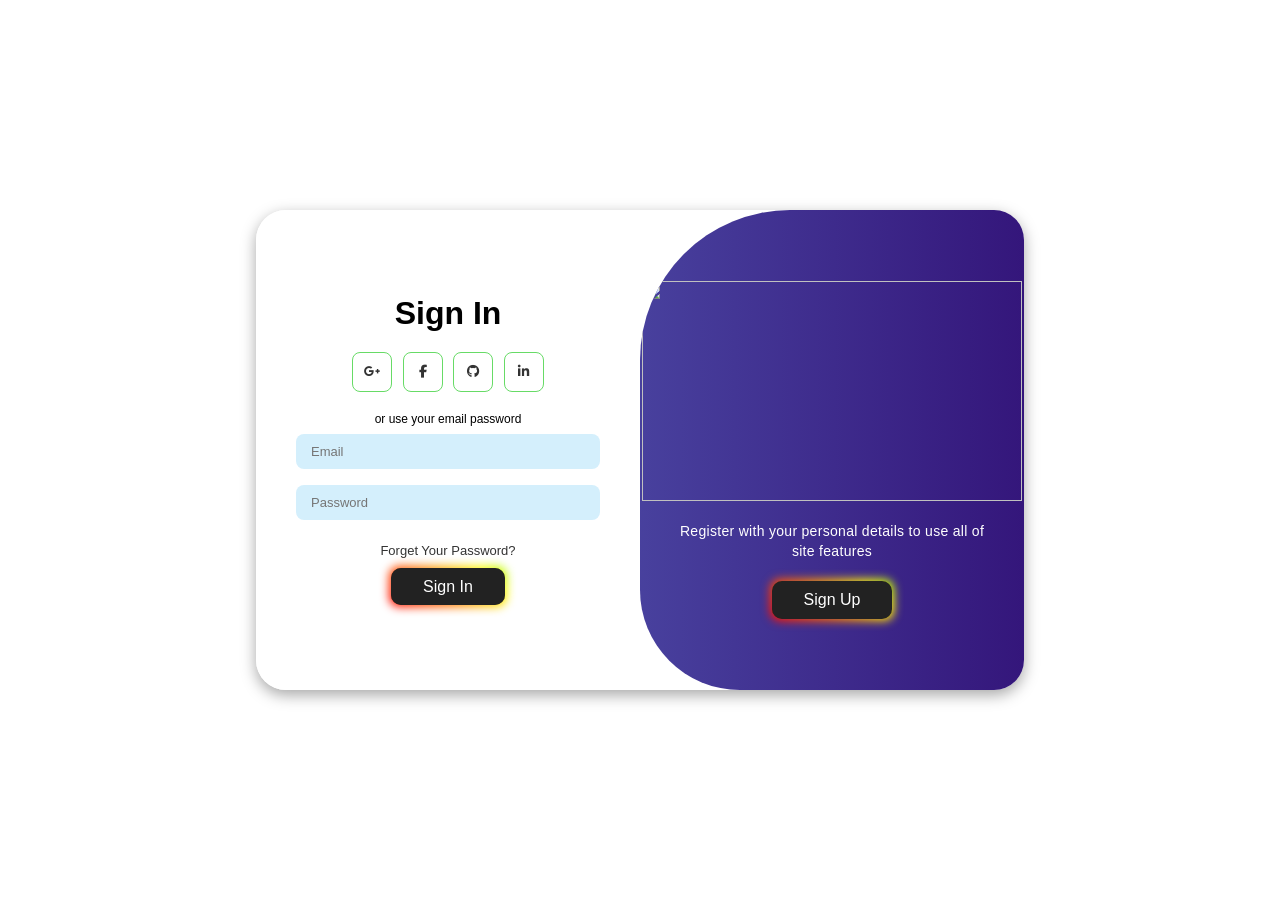
==== login page/index.html @ 47879b02 "Add files via upload" ====
<!DOCTYPE html>
<html lang="en">

<head>
    <meta charset="UTF-8">
    <meta name="viewport" content="width=device-width, initial-scale=1.0">
    <link rel="stylesheet" href="https://cdnjs.cloudflare.com/ajax/libs/font-awesome/6.4.2/css/all.min.css">
    <link rel="stylesheet" href="style.css">
    <title>Login Page </title>
</head>

<body>
    <div class="container" id="container">
        <div class="form-container sign-up">
            <form>
                <h1>Create Account</h1>
                <div class="social-icons">
                    <a href="#" class="icon"><i class="fa-brands fa-google-plus-g"></i></a>
                    <a href="#" class="icon"><i class="fa-brands fa-facebook-f"></i></a>
                    <a href="#" class="icon"><i class="fa-brands fa-github"></i></a>
                    <a href="#" class="icon"><i class="fa-brands fa-linkedin-in"></i></a>
                </div>
                <span>or use your email for registeration</span>
                <input type="text" placeholder="Full Name">
                <input type="number" placeholder="Contact Number">
                <input type="email" placeholder="Email">
                <input type="password" placeholder="Password">
                <input type="password" placeholder="Confirom Password">
                <div class="button-85" type="button">Sign Up</button>
                </div>
            </form>
        </div>
        <div class="form-container sign-in">
            <form>
                <h1>Sign In</h1>
                <div class="social-icons">
                    <a href="#" class="icon"><i class="fa-brands fa-google-plus-g"></i></a>
                    <a href="#" class="icon"><i class="fa-brands fa-facebook-f"></i></a>
                    <a href="#" class="icon"><i class="fa-brands fa-github"></i></a>
                    <a href="#" class="icon"><i class="fa-brands fa-linkedin-in"></i></a>
                </div>
                <span>or use your email password</span>
                <input type="email" placeholder="Email">
                <input type="password" placeholder="Password"> 
                <a href="#">Forget Your Password?</a>
                <div class="button-85" type="button">Sign In</button></div>
            </form>
        </div>
        <div class="toggle-container">
            <div class="toggle">
                <div class="toggle-panel toggle-left">
                    <h1>Welcome Back!</h1>
                    <p>Enter your personal details to use all of site features</p>
                    <div class="button-85" id="login" type="button">Sign In</button></div>
                </div>
                <div class="toggle-panel toggle-right">
                    <img src="logo.png" width="380px" height="220px">
                    <p>Register with your personal details to use all of site features</p>
                    <div class="button-85" id ="register" type="button">Sign Up</button>
                    </div>
                </div>
            </div>
        </div>
    </div>

    <script src="script.js"></script>
</body>

</html>
---- login page/style.css ----
@import url('https://fonts.googleapis.com/css2?family=Montserrat+Subrayada:wght@400;700&family=Poppins:wght@100&display=swap');

*{
    margin: 0;
    padding: 0;
    box-sizing: border-box;
    font-family: 'Montserrat', sans-serif;
}

body{
    background-color: #c9d6ff;
    background: linear-gradient(to right, #e2e2e2, #c9d6ff);
    display: flex;
    align-items: center;
    justify-content: center;
    flex-direction: column;
    height: 100vh;
    background-image: url(https://images.unsplash.com/photo-1522836924445-4478bdeb860c?q=80&w=2069&auto=format&fit=crop&ixlib=rb-4.0.3&ixid=M3wxMjA3fDB8MHxwaG90by1wYWdlfHx8fGVufDB8fHx8fA%3D%3D);
    background-size: 100% 100%;
}

.container{
    background-color: #fff;
    border-radius: 30px;
    box-shadow: 0 5px 15px rgba(0, 0, 0, 0.35);
    position: relative;
    overflow: hidden;
    width: 768px;
    max-width: 100%;
    min-height: 480px;
}

.container p{
    font-size: 14px;
    line-height: 20px;
    letter-spacing: 0.3px;
    margin: 20px 0;
}

.container span{
    font-size: 12px;
}

.container a{
    color: #333;
    font-size: 13px;
    text-decoration: none;
    margin: 15px 0 10px;
}

/*.container button{
    background-color: #512da8;
    color: #fff;
    font-size: 12px;
    padding: 10px 45px;
    border: 1px solid transparent;
    border-radius: 8px;
    font-weight: 600;
    letter-spacing: 0.5px;
    text-transform: uppercase;
    margin-top: 10px;
    cursor: pointer;*/
   
 .button-85 {
  padding: 0.6em 2em;
  border: none;
  outline: none;
  color: rgb(255, 255, 255);
  background: #111;
  cursor: pointer;
  position: relative;
  z-index: 0;
  border-radius: 10px;
  user-select: none;
  -webkit-user-select: none;
  touch-action: manipulation;
}

.button-85:before {
  content: "";
  background: linear-gradient(
    45deg,
    #ff0000,
    #ff7300,
    #fffb00,
    #48ff00,
    #00ffd5,
    #002bff,
    #7a00ff,
    #ff00c8,
    #ff0000
  );
  position: absolute;
  top: -2px;
  left: -2px;
  background-size: 400%;
  z-index: -1;
  filter: blur(5px);
  -webkit-filter: blur(5px);
  width: calc(100% + 4px);
  height: calc(100% + 4px);
  animation: glowing-button-85 20s linear infinite;
  transition: opacity 0.3s ease-in-out;
  border-radius: 10px;
}

@keyframes glowing-button-85 {
  0% {
    background-position: 0 0;
  }
  50% {
    background-position: 400% 0;
  }
  100% {
    background-position: 0 0;
  }
}

.button-85:after {
  z-index: -1;
  content: "";
  position: absolute;
  width: 100%;
  height: 100%;
  background: #222;
  left: 0;
  top: 0;
  border-radius: 10px;
}


/*.container button.hidden{
    background-color: transparent;
    border-color: #fff;
}
*/
.container form{
    background-color: #fff;
    display: flex;
    align-items: center;
    justify-content: center;
    flex-direction: column;
    padding: 0 40px;
    height: 100%;
}

.container input{
    background-color: #d4effc;
    border: none;
    margin: 8px 0;
    padding: 10px 15px;
    font-size: 13px;
    border-radius: 8px;
    width: 100%;
    outline: none;
}

.form-container{
    position: absolute;
    top: 0;
    height: 100%;
    transition: all 0.6s ease-in-out;
}

.sign-in{
    left: 0;
    width: 50%;
    z-index: 2;
}

.container.active .sign-in{
    transform: translateX(100%);
}

.sign-up{
    left: 0;
    width: 50%;
    opacity: 0;
    z-index: 1;
}

.container.active .sign-up{
    transform: translateX(100%);
    opacity: 1;
    z-index: 5;
    animation: move 0.6s;
}

@keyframes move{
    0%, 49.99%{
        opacity: 0;
        z-index: 1;
    }
    50%, 100%{
        opacity: 1;
        z-index: 5;
    }
}

.social-icons{
    margin: 20px 0;
}

.social-icons a{
    border: 1px solid #67db66;
    border-radius: 20%;
    display: inline-flex;
    justify-content: center;
    align-items: center;
    margin: 0 3px;
    width: 40px;
    height: 40px;
}

.toggle-container{
    position: absolute;
    top: 0;
    left: 50%;
    width: 50%;
    height: 100%;
    overflow: hidden;
    transition: all 0.6s ease-in-out;
    border-radius: 150px 0 0 100px;
    z-index: 1000;
}

.container.active .toggle-container{
    transform: translateX(-100%);
    border-radius: 0 150px 100px 0;
}

.toggle{
    background-color:#5c6bc0;
    height: 100%;
    background: linear-gradient(to right, #5c6bc0, #34167b);
    color: #fff;
    position: relative;
    left: -100%;
    height: 100%;
    width: 200%;
    transform: translateX(0);
    transition: all 0.6s ease-in-out;
}

.container.active .toggle{
    transform: translateX(50%);
}

.toggle-panel{
    position: absolute;
    width: 50%;
    height: 100%;
    display: flex;
    align-items: center;
    justify-content: center;
    flex-direction: column;
    padding: 0 30px;
    text-align: center;
    top: 0;
    transform: translateX(0);
    transition: all 0.6s ease-in-out;
}

.toggle-left{
    transform: translateX(-200%);
}

.container.active .toggle-left{
    transform: translateX(0);
}

.toggle-right{
    right: 0;
    transform: translateX(0);
}

.container.active .toggle-right{
    transform: translateX(200%);
}
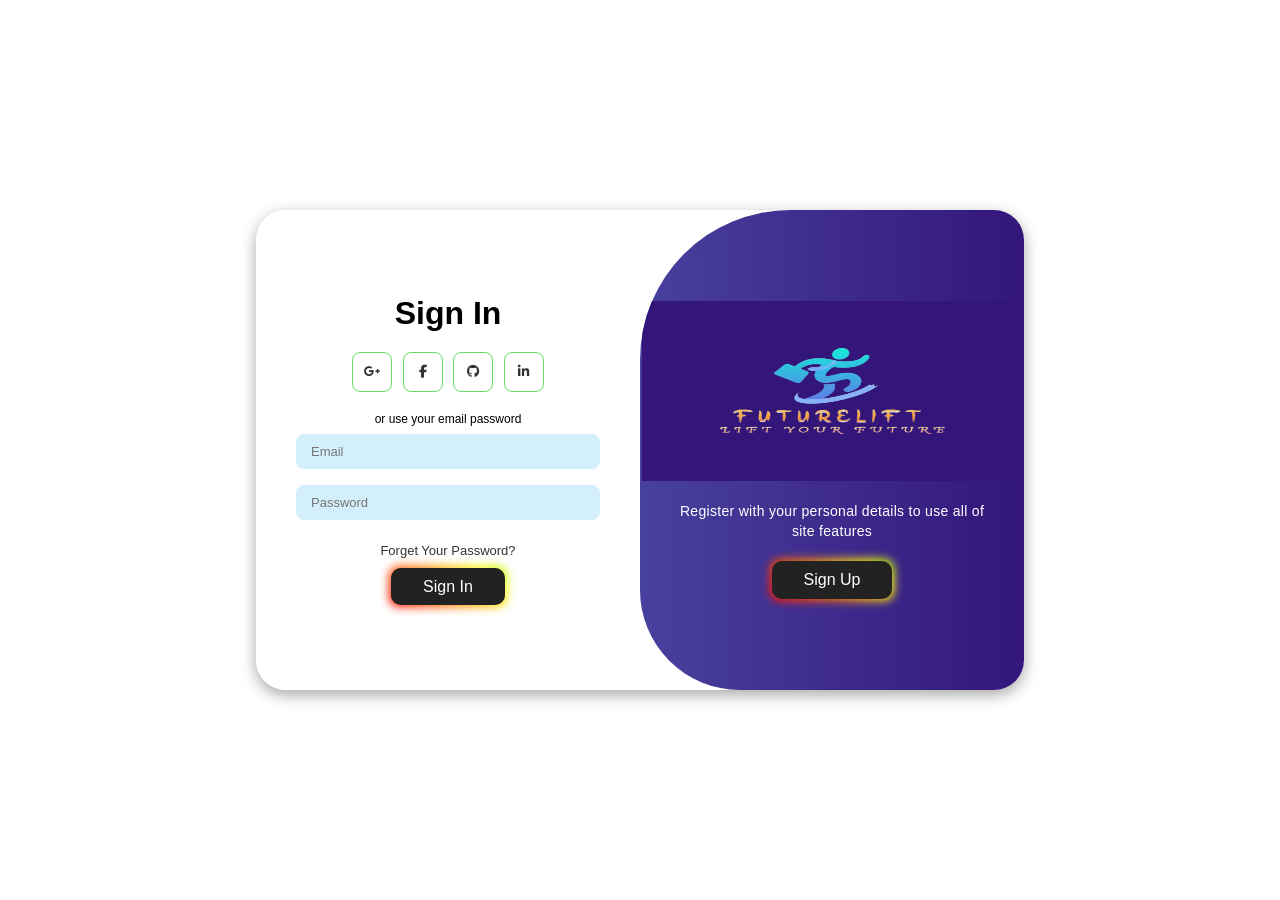
==== commit cd2d4ffd: "Add files via upload" ====
--- a/login page/index.html
+++ b/login page/index.html
@@ -54,7 +54,7 @@
                     <div class="button-85" id="login" type="button">Sign In</button></div>
                 </div>
                 <div class="toggle-panel toggle-right">
-                    <img src="logo.png" width="380px" height="220px">
+                    <img src="logo.png" width="380px" height="180px">
                     <p>Register with your personal details to use all of site features</p>
                     <div class="button-85" id ="register" type="button">Sign Up</button>
                     </div>
